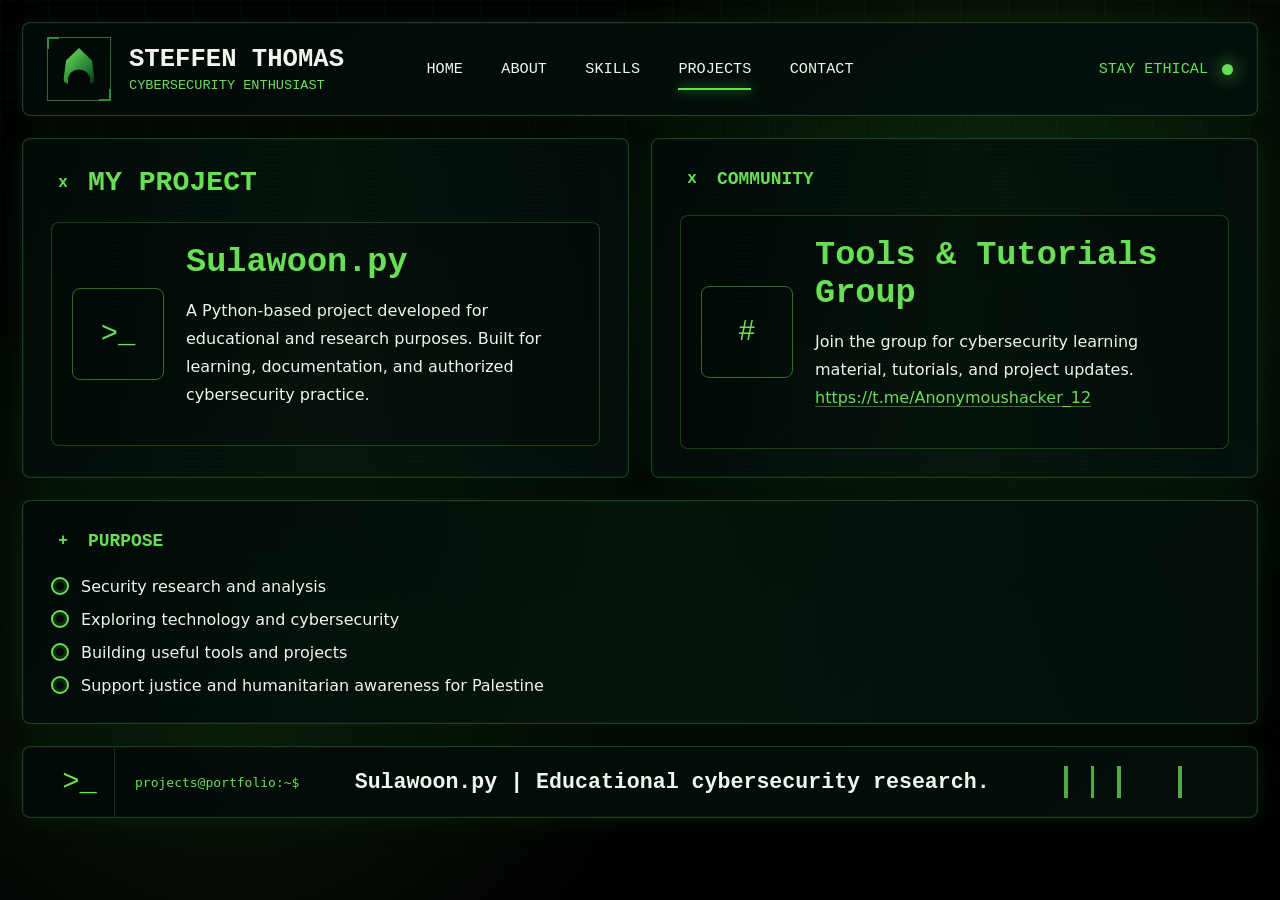
==== projects.html @ a9b75145 "Add files via upload" ====
<!doctype html>
<html lang="en">
  <head>
    <meta charset="utf-8">
    <meta name="viewport" content="width=device-width, initial-scale=1">
    <title>Projects | Cyber Portfolio</title>
    <link rel="stylesheet" href="styles.css">
  </head>
  <body data-page="projects">
    <div class="page-shell">
      <header class="site-header">
        <a class="brand" href="index.html" aria-label="Go to home">
          <span class="brand-mark" aria-hidden="true">
            <span class="brand-hood"></span>
          </span>
          <span>
            <strong>Steffen Thomas</strong>
            <small>Cybersecurity Enthusiast</small>
          </span>
        </a>

        <nav class="main-nav" aria-label="Main navigation">
          <a data-nav="home" href="index.html">Home</a>
          <a data-nav="about" href="about.html">About</a>
          <a data-nav="skills" href="skills.html">Skills</a>
          <a data-nav="projects" href="projects.html">Projects</a>
          <a data-nav="contact" href="contact.html">Contact</a>
        </nav>

        <div class="status-pill">
          <span>Stay Ethical</span>
          <i aria-hidden="true"></i>
        </div>
      </header>

      <main class="page-main project-grid">
        <section class="panel tool-panel">
          <div class="panel-title">
            <span class="icon wrench" aria-hidden="true"></span>
            <h1>My Project</h1>
          </div>
          <div class="tool-card">
            <span class="terminal-icon" aria-hidden="true">>_</span>
            <div>
              <h2>Sulawoon.py</h2>
              <p>
                A Python-based project developed for educational and research
                purposes. Built for learning, documentation, and authorized
                cybersecurity practice.
              </p>
            </div>
          </div>
        </section>

        <section class="panel tool-panel">
          <div class="panel-title">
            <span class="icon wrench" aria-hidden="true"></span>
            <h2>Community</h2>
          </div>
          <div class="tool-card">
            <span class="terminal-icon" aria-hidden="true">#</span>
            <div>
              <h3>Tools & Tutorials Group</h3>
              <p>
                Join the group for cybersecurity learning material, tutorials,
                and project updates.
                <a href="https://t.me/Anonymoushacker_12">https://t.me/Anonymoushacker_12</a>
              </p>
            </div>
          </div>
        </section>

        <section class="panel mission-panel wide-panel">
          <div class="panel-title">
            <span class="icon target" aria-hidden="true"></span>
            <h2>Purpose</h2>
          </div>
          <ul class="mission-list">
            <li>Security research and analysis</li>
            <li>Exploring technology and cybersecurity</li>
            <li>Building useful tools and projects</li>
            <li>Support justice and humanitarian awareness for Palestine</li>
          </ul>
        </section>
      </main>

      <footer class="terminal-footer">
        <span class="prompt">>_</span>
        <code>projects@portfolio:~$</code>
        <strong>Sulawoon.py | Educational cybersecurity research.</strong>
        <span class="pulse-line" aria-hidden="true"></span>
      </footer>
    </div>

    <script src="script.js"></script>
  </body>
</html>
---- styles.css ----
:root {
  --bg: #020604;
  --panel: rgba(2, 14, 12, 0.9);
  --panel-soft: rgba(5, 24, 18, 0.78);
  --green: #69df55;
  --green-soft: #2c8e39;
  --text: #f0f5ed;
  --muted: #8d9b8b;
  --line: rgba(105, 223, 85, 0.25);
  --line-strong: rgba(105, 223, 85, 0.45);
  --shadow: 0 0 32px rgba(63, 255, 86, 0.08);
  --mono: "Cascadia Mono", "Consolas", "Courier New", monospace;
  --sans: Inter, system-ui, -apple-system, BlinkMacSystemFont, "Segoe UI", sans-serif;
}

* {
  box-sizing: border-box;
}

html {
  scroll-behavior: smooth;
}

body {
  min-height: 100vh;
  margin: 0;
  color: var(--text);
  font-family: var(--mono);
  background:
    radial-gradient(circle at 78% 22%, rgba(105, 223, 85, 0.13), transparent 28rem),
    radial-gradient(circle at 18% 78%, rgba(105, 223, 85, 0.09), transparent 26rem),
    linear-gradient(180deg, #000 0%, var(--bg) 52%, #000 100%);
}

body::before {
  position: fixed;
  inset: 0;
  pointer-events: none;
  content: "";
  background-image:
    linear-gradient(rgba(105, 223, 85, 0.035) 1px, transparent 1px),
    linear-gradient(90deg, rgba(105, 223, 85, 0.035) 1px, transparent 1px);
  background-size: 48px 48px;
  mask-image: linear-gradient(180deg, #000, transparent 78%);
}

a {
  color: var(--green);
  text-decoration-color: rgba(105, 223, 85, 0.45);
  text-underline-offset: 0.2em;
}

.page-shell {
  width: min(1440px, 100%);
  margin: 0 auto;
  padding: 22px;
}

.site-header,
.terminal-footer,
.panel {
  border: 1px solid var(--line);
  background: linear-gradient(145deg, rgba(1, 10, 8, 0.96), rgba(4, 17, 13, 0.88));
  box-shadow: var(--shadow), inset 0 0 0 1px rgba(105, 223, 85, 0.04);
}

.site-header {
  position: sticky;
  top: 0;
  z-index: 10;
  display: grid;
  grid-template-columns: minmax(220px, 1fr) auto minmax(160px, 1fr);
  align-items: center;
  gap: 20px;
  min-height: 84px;
  padding: 14px 24px;
  border-radius: 8px;
  backdrop-filter: blur(16px);
}

.brand {
  display: inline-flex;
  align-items: center;
  gap: 18px;
  color: var(--text);
  text-decoration: none;
}

.brand strong {
  display: block;
  font-size: clamp(1.1rem, 2vw, 1.75rem);
  letter-spacing: 0;
  text-transform: uppercase;
}

.brand small {
  display: block;
  margin-top: 4px;
  color: var(--green);
  font-size: 0.85rem;
  text-transform: uppercase;
}

.brand-mark {
  position: relative;
  display: grid;
  width: 64px;
  height: 64px;
  place-items: center;
  border: 1px solid var(--line-strong);
}

.brand-mark::before,
.brand-mark::after {
  position: absolute;
  width: 10px;
  height: 10px;
  border: solid var(--green-soft);
  content: "";
}

.brand-mark::before {
  top: -1px;
  left: -1px;
  border-width: 2px 0 0 2px;
}

.brand-mark::after {
  right: -1px;
  bottom: -1px;
  border-width: 0 2px 2px 0;
}

.brand-hood {
  width: 34px;
  height: 42px;
  border-radius: 50% 50% 42% 42%;
  background:
    radial-gradient(circle at 50% 78%, #020604 0 30%, transparent 31%),
    linear-gradient(135deg, #79ec5f, #1f7a31 62%, #06130e);
  clip-path: polygon(50% 0, 88% 30%, 96% 80%, 50% 100%, 4% 80%, 12% 30%);
}

.main-nav {
  display: flex;
  align-items: center;
  justify-content: center;
  gap: clamp(16px, 3vw, 44px);
}

.main-nav a {
  position: relative;
  color: var(--text);
  font-size: 0.95rem;
  text-decoration: none;
  text-transform: uppercase;
}

.main-nav a::after {
  position: absolute;
  right: 0;
  bottom: -12px;
  left: 0;
  height: 2px;
  background: var(--green);
  box-shadow: 0 0 12px var(--green);
  opacity: 0;
  transform: scaleX(0.4);
  transition: opacity 160ms ease, transform 160ms ease;
  content: "";
}

.main-nav a:hover::after,
.main-nav a.active::after {
  opacity: 1;
  transform: scaleX(1);
}

.status-pill {
  display: flex;
  align-items: center;
  justify-content: flex-end;
  gap: 14px;
  color: var(--green);
  font-size: 0.95rem;
  text-transform: uppercase;
}

.status-pill i {
  width: 11px;
  height: 11px;
  border-radius: 50%;
  background: var(--green);
  box-shadow: 0 0 18px var(--green);
}

.dashboard,
.page-main {
  display: grid;
  gap: 22px;
  margin-top: 22px;
}

.dashboard {
  grid-template-columns: minmax(260px, 0.95fr) minmax(320px, 1.05fr) minmax(280px, 1fr);
}

.page-main {
  grid-template-columns: repeat(12, minmax(0, 1fr));
}

.home-grid .hero-panel {
  grid-column: span 7;
}

.home-grid .home-profile {
  grid-column: span 5;
}

.home-grid .mission-panel,
.home-grid .motto-panel {
  grid-column: span 6;
}

.two-column > :first-child {
  grid-column: span 8;
}

.two-column > :last-child {
  grid-column: span 4;
}

.wide-panel {
  grid-column: 1 / -1;
}

.project-grid .tool-panel,
.contact-grid .contact-panel,
.contact-grid .group-panel {
  grid-column: span 6;
}

.contact-grid .social-panel {
  grid-column: 1 / -1;
}

.panel {
  position: relative;
  overflow: hidden;
  min-width: 0;
  border-radius: 8px;
  padding: 28px;
}

.panel::before {
  position: absolute;
  inset: 0;
  pointer-events: none;
  content: "";
  background:
    linear-gradient(90deg, transparent, rgba(105, 223, 85, 0.06), transparent),
    repeating-linear-gradient(0deg, rgba(255, 255, 255, 0.018) 0 1px, transparent 1px 4px);
  opacity: 0.7;
}

.panel > * {
  position: relative;
  z-index: 1;
}

.panel-title {
  display: flex;
  align-items: center;
  gap: 13px;
  margin-bottom: 24px;
  color: var(--green);
}

.panel-title h2 {
  margin: 0;
  font-size: clamp(1rem, 1.4vw, 1.35rem);
  text-transform: uppercase;
}

.panel-title h1 {
  margin: 0;
  font-size: clamp(1.25rem, 2.2vw, 2rem);
  text-transform: uppercase;
}

.icon {
  display: inline-grid;
  width: 24px;
  height: 24px;
  place-items: center;
  color: var(--green);
}

.icon::before {
  font-weight: 800;
}

.bolt::before { content: "Z"; }
.user::before { content: "O"; }
.id::before { content: "i"; }
.mail::before { content: "@"; }
.target::before { content: "+"; }
.group::before { content: "oo"; }
.wrench::before { content: "x"; }
.globe::before { content: "#"; }

.skill-list,
.mission-list {
  display: grid;
  gap: 0;
  padding: 0;
  margin: 0;
  list-style: none;
}

.skill-list li {
  display: flex;
  gap: 14px;
  align-items: center;
  min-height: 46px;
  border-bottom: 1px solid rgba(105, 223, 85, 0.12);
  color: var(--text);
  font-size: 0.95rem;
}

.skill-list span {
  color: var(--green);
}

.about-panel p,
.contact-panel p,
.tool-card p,
.hero-panel p {
  color: var(--text);
  font-family: var(--sans);
  font-size: 1rem;
  line-height: 1.75;
}

.hero-panel {
  min-height: 420px;
  align-content: center;
}

.hero-panel p {
  max-width: 720px;
  font-size: clamp(1.05rem, 1.8vw, 1.35rem);
}

.hero-actions {
  display: flex;
  flex-wrap: wrap;
  gap: 14px;
  margin-top: 28px;
}

.highlight-box,
.alias-grid,
.tool-card {
  border: 1px solid var(--line);
  border-radius: 8px;
  background: rgba(0, 0, 0, 0.18);
}

.highlight-box {
  display: grid;
  justify-items: center;
  gap: 8px;
  margin-top: 24px;
  padding: 22px;
  text-align: center;
}

.highlight-box small,
.highlight-box span {
  color: var(--green);
}

.highlight-box strong {
  color: var(--green);
  font-size: clamp(1.15rem, 2vw, 2rem);
}

.alias-grid {
  display: grid;
  grid-template-columns: 1fr 1fr;
  margin-top: 22px;
}

.alias-grid div {
  display: grid;
  justify-items: center;
  gap: 10px;
  padding: 20px 10px;
  text-align: center;
}

.alias-grid div + div {
  border-left: 1px solid rgba(105, 223, 85, 0.16);
}

.alias-icon {
  display: grid;
  width: 42px;
  height: 42px;
  place-items: center;
  color: var(--green);
  font-size: 2rem;
}

.profile-panel {
  grid-row: span 2;
}

.info-list {
  display: grid;
  grid-template-columns: 1fr 1fr;
  gap: 18px;
  margin: 0 0 24px;
}

.info-list.stacked {
  grid-template-columns: 1fr;
}

.info-list div {
  padding-left: 16px;
  border-left: 2px solid var(--line-strong);
}

.info-list dt {
  color: var(--muted);
  font-size: 0.75rem;
}

.info-list dd {
  margin: 6px 0 0;
  font-size: 1rem;
}

.portrait-wrap {
  position: relative;
  display: grid;
  min-height: 420px;
  place-items: end center;
  margin: 8px -14px 0;
}

.portrait-wrap::before {
  position: absolute;
  width: min(92%, 420px);
  aspect-ratio: 1;
  border: 1px solid rgba(105, 223, 85, 0.22);
  border-radius: 50%;
  background:
    repeating-radial-gradient(circle, rgba(105, 223, 85, 0.18) 0 1px, transparent 1px 22px),
    conic-gradient(from 80deg, transparent, rgba(105, 223, 85, 0.35), transparent 42%);
  filter: drop-shadow(0 0 26px rgba(105, 223, 85, 0.15));
  content: "";
}

.portrait-wrap img {
  position: relative;
  width: min(95%, 420px);
  max-height: 520px;
  object-fit: contain;
  filter: drop-shadow(0 0 24px rgba(91, 236, 81, 0.23));
}

blockquote {
  margin: 8px 0 0;
  padding: 18px;
  border: 1px solid var(--line);
  border-radius: 8px;
  color: var(--text);
  font-family: var(--sans);
  line-height: 1.55;
  text-align: center;
}

.contact-row,
.group-item,
.motto-panel {
  display: flex;
  align-items: center;
  gap: 18px;
}

.telegram-mark {
  display: grid;
  flex: 0 0 auto;
  width: 68px;
  height: 68px;
  place-items: center;
  border-radius: 50%;
  color: #fff;
  background: linear-gradient(145deg, #2db7ff, #0977d8);
  font: 800 2rem var(--sans);
  box-shadow: 0 0 24px rgba(45, 183, 255, 0.28);
}

.contact-row strong,
.contact-row a {
  display: block;
}

.mission-list {
  gap: 14px;
}

.mission-list li {
  position: relative;
  padding-left: 30px;
  font-family: var(--sans);
}

.mission-list li::before {
  position: absolute;
  left: 0;
  width: 14px;
  height: 14px;
  border: 2px solid var(--green);
  border-radius: 50%;
  box-shadow: inset 0 0 0 3px rgba(105, 223, 85, 0.16);
  content: "";
}

.group-panel {
  align-self: stretch;
}

.group-item {
  align-items: flex-start;
  padding: 18px 0;
  border-bottom: 1px solid rgba(105, 223, 85, 0.14);
}

.group-item:last-child {
  border-bottom: 0;
}

.group-item strong,
.group-item small,
.group-item a {
  display: block;
}

.group-item small {
  margin: 8px 0 14px;
  color: var(--green);
  word-break: break-word;
}

.mini-avatar {
  display: block;
  flex: 0 0 auto;
  width: 72px;
  height: 72px;
  border: 1px solid var(--line);
  border-radius: 8px;
  background:
    radial-gradient(circle at 50% 56%, #000 0 26%, transparent 27%),
    linear-gradient(145deg, #0f241b, #06100c);
}

.group-symbol {
  display: grid;
  flex: 0 0 auto;
  width: 72px;
  height: 72px;
  place-items: center;
  color: var(--green);
  font-size: 2.2rem;
}

.button-link {
  display: inline-block;
  width: 132px;
  padding: 10px 14px;
  border: 1px solid var(--line-strong);
  border-radius: 6px;
  text-align: center;
  text-decoration: none;
  text-transform: uppercase;
}

.button-link.ghost {
  color: var(--text);
  border-color: rgba(240, 245, 237, 0.24);
}

.tool-card {
  display: grid;
  grid-template-columns: 92px 1fr;
  gap: 22px;
  align-items: center;
  padding: 20px;
}

.terminal-icon {
  display: grid;
  width: 92px;
  aspect-ratio: 1;
  place-items: center;
  border: 1px solid var(--line-strong);
  border-radius: 8px;
  color: var(--green);
  font-size: 1.8rem;
}

.tool-card h3 {
  margin: 0 0 14px;
  color: var(--green);
  font-size: clamp(1.4rem, 3vw, 2.1rem);
}

.tool-card h2 {
  margin: 0 0 14px;
  color: var(--green);
  font-size: clamp(1.4rem, 3vw, 2.1rem);
}

.social-panel {
  align-self: start;
}

.motto-panel {
  justify-content: space-between;
  min-height: 138px;
}

.motto-panel strong {
  color: var(--green);
  font-size: clamp(1rem, 1.6vw, 1.3rem);
  line-height: 1.7;
  text-transform: uppercase;
}

.small-portrait {
  width: 72px;
  height: 86px;
  border: 1px solid var(--line);
  border-radius: 8px;
  background:
    radial-gradient(circle at 50% 62%, #000 0 30%, transparent 31%),
    linear-gradient(145deg, #10271d, #06110d);
}

.fingerprint {
  width: 82px;
  height: 82px;
  border-radius: 50%;
  background:
    repeating-radial-gradient(ellipse at center, transparent 0 5px, rgba(105, 223, 85, 0.75) 6px 8px, transparent 9px 13px);
  mask-image: radial-gradient(ellipse at center, #000 58%, transparent 59%);
}

.terminal-footer {
  display: grid;
  grid-template-columns: 70px auto 1fr 190px;
  align-items: center;
  gap: 20px;
  min-height: 70px;
  margin-top: 22px;
  padding: 0 22px;
  border-radius: 8px;
}

.prompt {
  display: grid;
  height: 70px;
  place-items: center;
  border-right: 1px solid rgba(105, 223, 85, 0.18);
  color: var(--green);
  font-size: 1.8rem;
}

.terminal-footer code {
  color: var(--green);
}

.terminal-footer strong {
  justify-self: center;
  font-size: clamp(1rem, 1.8vw, 1.35rem);
}

.pulse-line {
  height: 32px;
  background:
    linear-gradient(90deg, transparent 0 10%, var(--green) 10% 12%, transparent 12% 24%, var(--green) 24% 26%, transparent 26% 38%, var(--green) 38% 40%, transparent 40% 70%, var(--green) 70% 72%, transparent 72% 100%);
  opacity: 0.75;
}

@media (max-width: 1120px) {
  .site-header {
    grid-template-columns: 1fr;
  }

  .main-nav {
    order: 3;
    flex-wrap: wrap;
  }

  .status-pill {
    justify-content: flex-start;
  }

  .dashboard {
    grid-template-columns: 1fr 1fr;
  }

  .page-main,
  .home-grid,
  .two-column,
  .project-grid,
  .contact-grid {
    grid-template-columns: 1fr 1fr;
  }

  .home-grid .hero-panel,
  .home-grid .home-profile,
  .home-grid .mission-panel,
  .home-grid .motto-panel,
  .two-column > :first-child,
  .two-column > :last-child,
  .project-grid .tool-panel,
  .contact-grid .contact-panel,
  .contact-grid .group-panel,
  .contact-grid .social-panel,
  .wide-panel {
    grid-column: auto;
  }

  .profile-panel {
    grid-row: auto;
  }
}

@media (max-width: 760px) {
  .page-shell {
    padding: 12px;
  }

  .site-header {
    position: static;
    padding: 16px;
  }

  .brand {
    align-items: flex-start;
  }

  .main-nav {
    justify-content: flex-start;
    gap: 18px;
  }

  .dashboard {
    grid-template-columns: 1fr;
    gap: 14px;
  }

  .page-main,
  .home-grid,
  .two-column,
  .project-grid,
  .contact-grid {
    grid-template-columns: 1fr;
    gap: 14px;
  }

  .hero-panel {
    min-height: auto;
  }

  .panel {
    padding: 20px;
  }

  .info-list,
  .alias-grid,
  .tool-card {
    grid-template-columns: 1fr;
  }

  .alias-grid div + div {
    border-top: 1px solid rgba(105, 223, 85, 0.16);
    border-left: 0;
  }

  .portrait-wrap {
    min-height: 320px;
  }

  .contact-row,
  .group-item,
  .motto-panel {
    align-items: flex-start;
  }

  .terminal-footer {
    grid-template-columns: 52px 1fr;
    padding: 0 14px 14px 0;
  }

  .terminal-footer strong,
  .pulse-line {
    grid-column: 2;
    justify-self: start;
  }
}
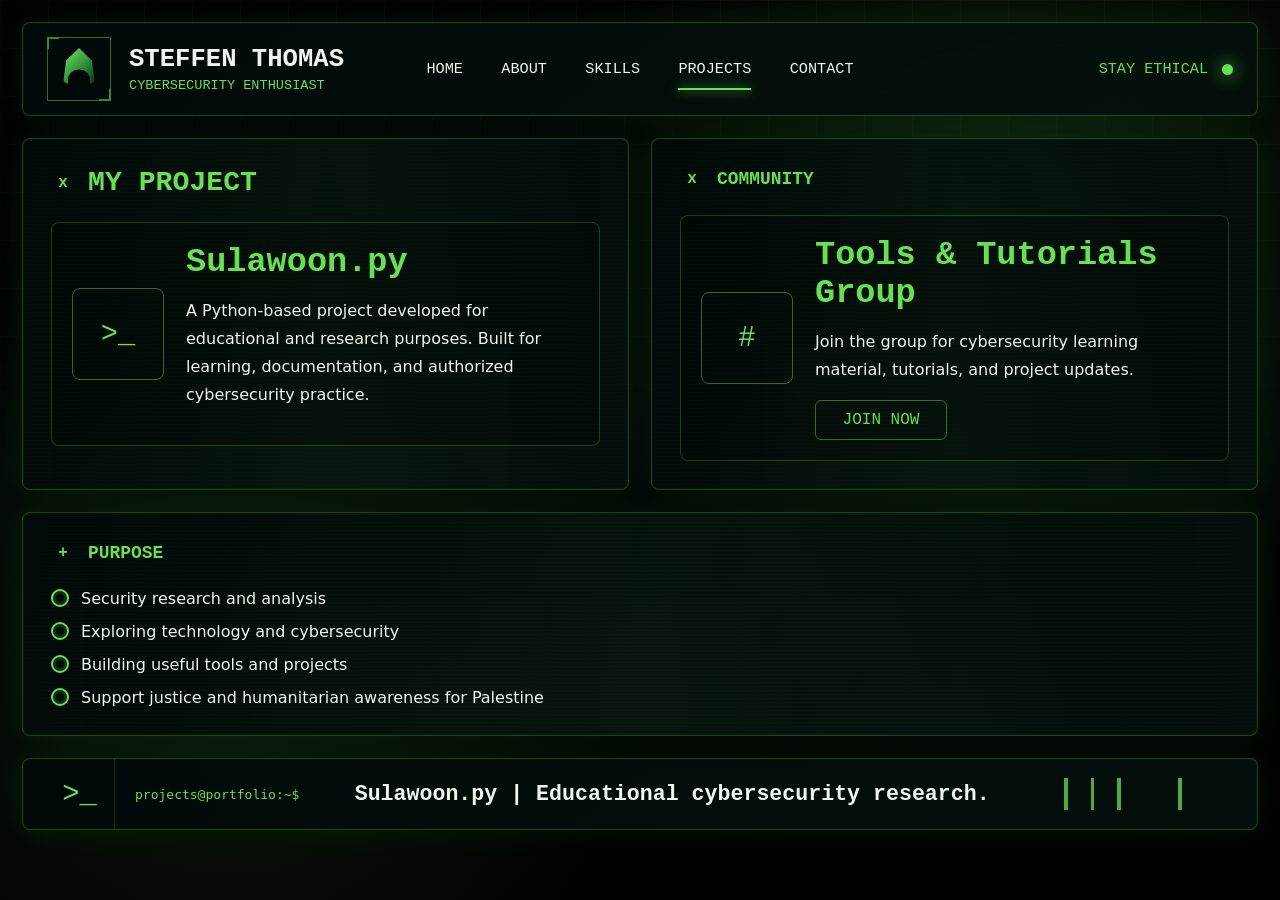
==== commit 9da202f9: "Update projects.html" ====
--- a/projects.html
+++ b/projects.html
@@ -64,8 +64,13 @@
               <p>
                 Join the group for cybersecurity learning material, tutorials,
                 and project updates.
-                <a href="https://t.me/Anonymoushacker_12">https://t.me/Anonymoushacker_12</a>
               </p>
+
+              <a class="button-link"
+                href="https://t.me/Anonymoushacker_12"
+                target="_blank">
+                Join Now
+              </a>
             </div>
           </div>
         </section>
